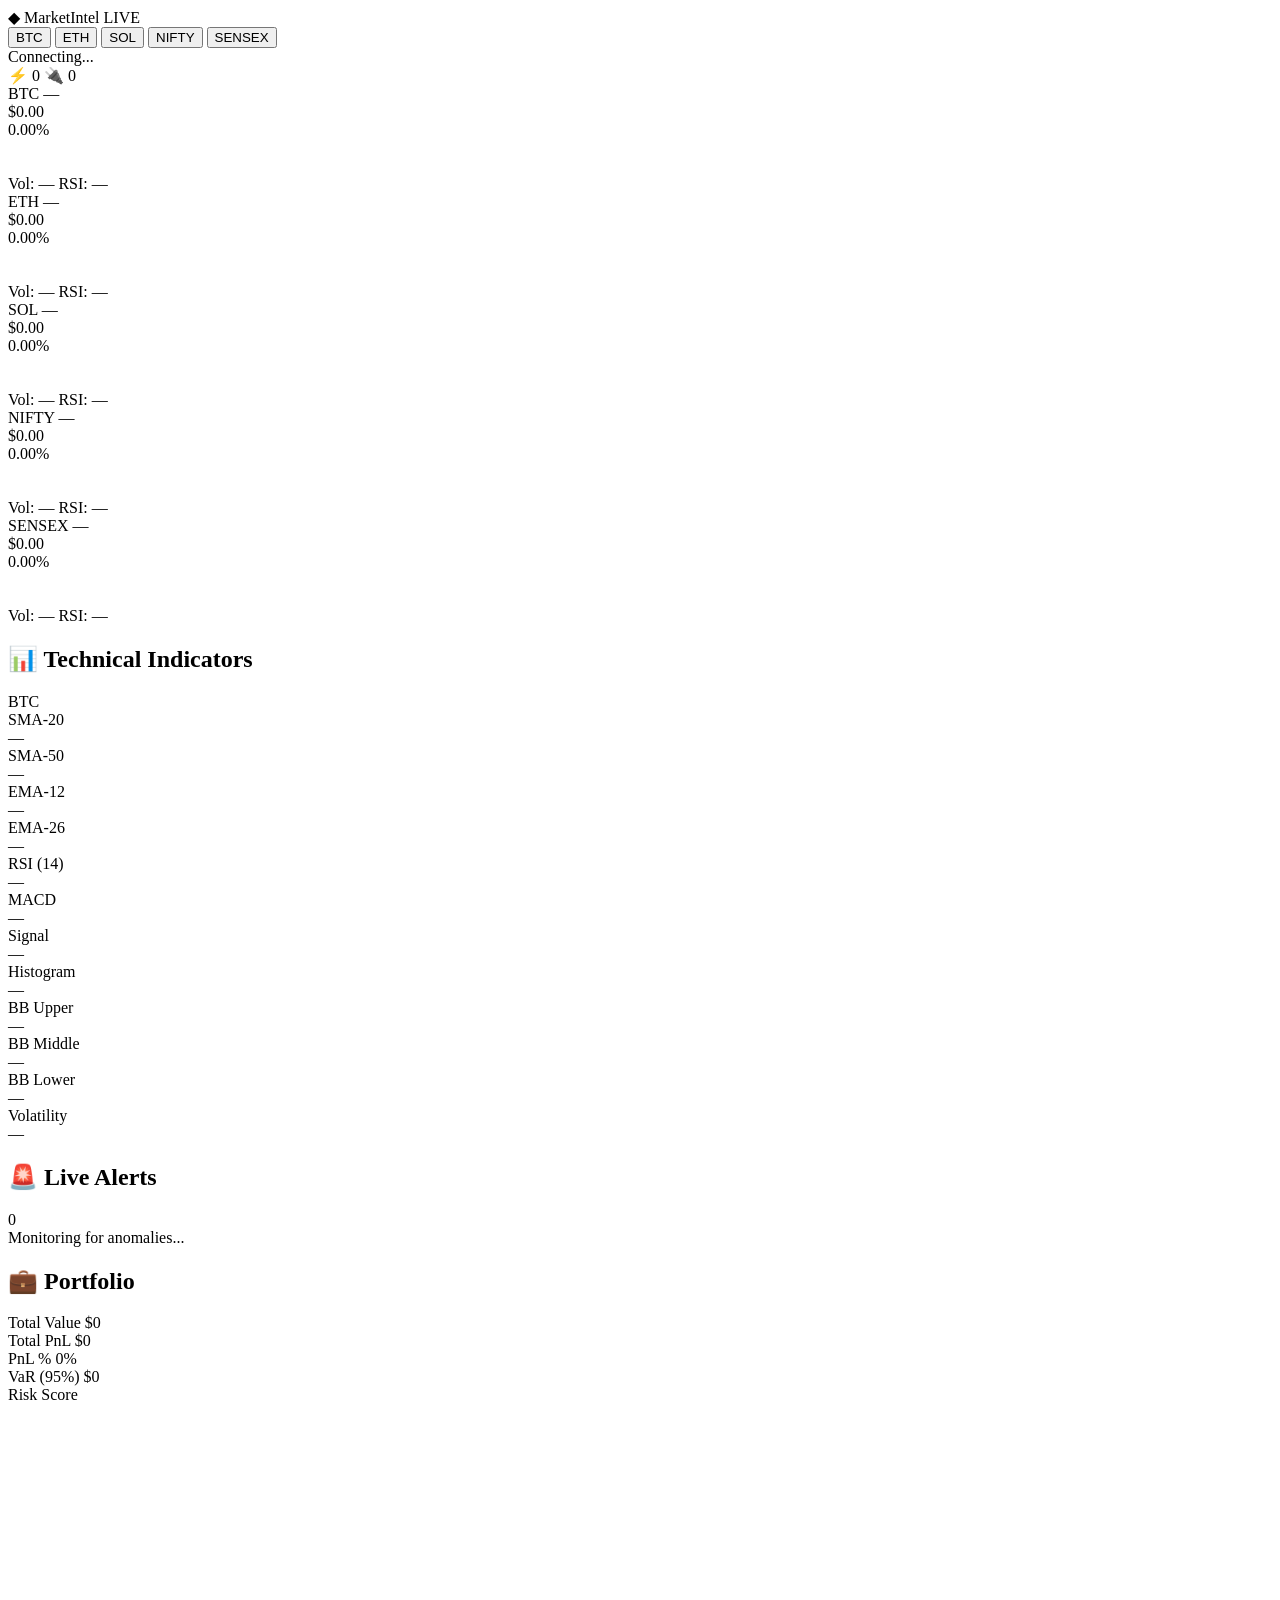
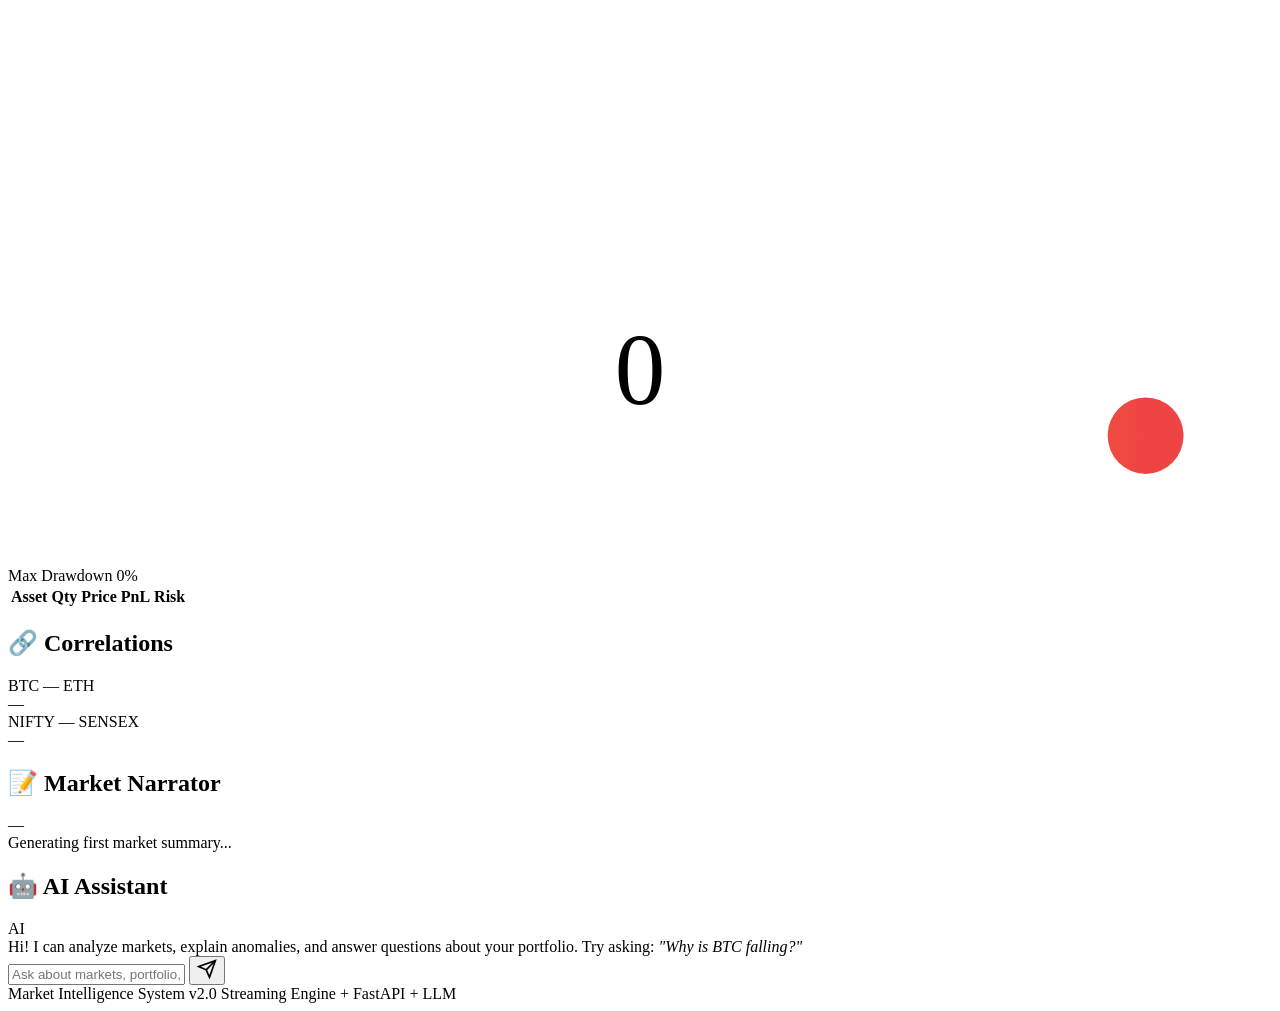
==== frontend/index.html @ b325c05b "feat: Live Stock & Crypto Market Intelligence System with real-time dashboard" ====
<!DOCTYPE html>
<html lang="en" data-theme="dark">
<head>
    <meta charset="UTF-8">
    <meta name="viewport" content="width=device-width, initial-scale=1.0">
    <title>Market Intelligence — Live Dashboard</title>
    <meta name="description" content="Real-time Stock & Crypto Market Intelligence System with AI-powered insights">
    <link rel="preconnect" href="https://fonts.googleapis.com">
    <link href="https://fonts.googleapis.com/css2?family=Inter:wght@300;400;500;600;700;800&family=JetBrains+Mono:wght@400;500&display=swap" rel="stylesheet">
    <link rel="stylesheet" href="/static/css/dashboard.css">
</head>
<body>
    <!-- ═══════════ HEADER / NAV ═══════════ -->
    <header class="app-header" id="appHeader">
        <div class="header-left">
            <div class="logo">
                <span class="logo-icon">◆</span>
                <span class="logo-text">MarketIntel</span>
                <span class="logo-badge">LIVE</span>
            </div>
        </div>
        <div class="header-center">
            <div class="asset-selector" id="assetSelector">
                <button class="asset-btn active" data-symbol="BTC">BTC</button>
                <button class="asset-btn" data-symbol="ETH">ETH</button>
                <button class="asset-btn" data-symbol="SOL">SOL</button>
                <button class="asset-btn" data-symbol="NIFTY">NIFTY</button>
                <button class="asset-btn" data-symbol="SENSEX">SENSEX</button>
            </div>
        </div>
        <div class="header-right">
            <div class="connection-status" id="connectionStatus">
                <span class="status-dot disconnected"></span>
                <span class="status-text">Connecting...</span>
            </div>
            <div class="header-stats">
                <span class="stat-item" id="tickCount" title="Ticks processed">⚡ 0</span>
                <span class="stat-item" id="wsClients" title="WS clients">🔌 0</span>
            </div>
        </div>
    </header>

    <!-- ═══════════ TOAST CONTAINER ═══════════ -->
    <div class="toast-container" id="toastContainer"></div>

    <!-- ═══════════ MAIN DASHBOARD ═══════════ -->
    <main class="dashboard">

        <!-- ─── TOP ROW: PRICE CARDS ─── -->
        <section class="price-cards-row" id="priceCardsRow">
            <div class="price-card" data-symbol="BTC" id="card-BTC">
                <div class="card-top">
                    <span class="card-symbol">BTC</span>
                    <span class="regime-badge" id="regime-BTC">—</span>
                </div>
                <div class="card-price" id="price-BTC">$0.00</div>
                <div class="card-change" id="change-BTC">
                    <span class="change-value">0.00%</span>
                </div>
                <div class="card-sparkline"><canvas id="spark-BTC" width="120" height="32"></canvas></div>
                <div class="card-bottom">
                    <span class="card-vol" id="vol-BTC">Vol: —</span>
                    <span class="card-rsi" id="rsi-BTC">RSI: —</span>
                </div>
            </div>
            <div class="price-card" data-symbol="ETH" id="card-ETH">
                <div class="card-top">
                    <span class="card-symbol">ETH</span>
                    <span class="regime-badge" id="regime-ETH">—</span>
                </div>
                <div class="card-price" id="price-ETH">$0.00</div>
                <div class="card-change" id="change-ETH">
                    <span class="change-value">0.00%</span>
                </div>
                <div class="card-sparkline"><canvas id="spark-ETH" width="120" height="32"></canvas></div>
                <div class="card-bottom">
                    <span class="card-vol" id="vol-ETH">Vol: —</span>
                    <span class="card-rsi" id="rsi-ETH">RSI: —</span>
                </div>
            </div>
            <div class="price-card" data-symbol="SOL" id="card-SOL">
                <div class="card-top">
                    <span class="card-symbol">SOL</span>
                    <span class="regime-badge" id="regime-SOL">—</span>
                </div>
                <div class="card-price" id="price-SOL">$0.00</div>
                <div class="card-change" id="change-SOL">
                    <span class="change-value">0.00%</span>
                </div>
                <div class="card-sparkline"><canvas id="spark-SOL" width="120" height="32"></canvas></div>
                <div class="card-bottom">
                    <span class="card-vol" id="vol-SOL">Vol: —</span>
                    <span class="card-rsi" id="rsi-SOL">RSI: —</span>
                </div>
            </div>
            <div class="price-card" data-symbol="NIFTY" id="card-NIFTY">
                <div class="card-top">
                    <span class="card-symbol">NIFTY</span>
                    <span class="regime-badge" id="regime-NIFTY">—</span>
                </div>
                <div class="card-price" id="price-NIFTY">$0.00</div>
                <div class="card-change" id="change-NIFTY">
                    <span class="change-value">0.00%</span>
                </div>
                <div class="card-sparkline"><canvas id="spark-NIFTY" width="120" height="32"></canvas></div>
                <div class="card-bottom">
                    <span class="card-vol" id="vol-NIFTY">Vol: —</span>
                    <span class="card-rsi" id="rsi-NIFTY">RSI: —</span>
                </div>
            </div>
            <div class="price-card" data-symbol="SENSEX" id="card-SENSEX">
                <div class="card-top">
                    <span class="card-symbol">SENSEX</span>
                    <span class="regime-badge" id="regime-SENSEX">—</span>
                </div>
                <div class="card-price" id="price-SENSEX">$0.00</div>
                <div class="card-change" id="change-SENSEX">
                    <span class="change-value">0.00%</span>
                </div>
                <div class="card-sparkline"><canvas id="spark-SENSEX" width="120" height="32"></canvas></div>
                <div class="card-bottom">
                    <span class="card-vol" id="vol-SENSEX">Vol: —</span>
                    <span class="card-rsi" id="rsi-SENSEX">RSI: —</span>
                </div>
            </div>
        </section>

        <!-- ─── MAIN GRID ─── -->
        <div class="dashboard-grid">

            <!-- ═══ INDICATORS PANEL ═══ -->
            <section class="panel panel-indicators" id="indicatorsPanel">
                <div class="panel-header">
                    <h2>📊 Technical Indicators</h2>
                    <span class="panel-asset" id="indAsset">BTC</span>
                </div>
                <div class="ind-grid" id="indicatorsGrid">
                    <div class="ind-card">
                        <div class="ind-label">SMA-20</div>
                        <div class="ind-value" id="ind-sma_short">—</div>
                        <div class="ind-arrow" id="arrow-sma_short"></div>
                    </div>
                    <div class="ind-card">
                        <div class="ind-label">SMA-50</div>
                        <div class="ind-value" id="ind-sma_long">—</div>
                        <div class="ind-arrow" id="arrow-sma_long"></div>
                    </div>
                    <div class="ind-card">
                        <div class="ind-label">EMA-12</div>
                        <div class="ind-value" id="ind-ema12">—</div>
                        <div class="ind-arrow" id="arrow-ema12"></div>
                    </div>
                    <div class="ind-card">
                        <div class="ind-label">EMA-26</div>
                        <div class="ind-value" id="ind-ema26">—</div>
                        <div class="ind-arrow" id="arrow-ema26"></div>
                    </div>
                    <div class="ind-card ind-highlight">
                        <div class="ind-label">RSI (14)</div>
                        <div class="ind-value" id="ind-rsi">—</div>
                        <div class="ind-bar"><div class="ind-bar-fill" id="rsiBar"></div></div>
                    </div>
                    <div class="ind-card">
                        <div class="ind-label">MACD</div>
                        <div class="ind-value" id="ind-macd_line">—</div>
                        <div class="ind-arrow" id="arrow-macd_line"></div>
                    </div>
                    <div class="ind-card">
                        <div class="ind-label">Signal</div>
                        <div class="ind-value" id="ind-macd_signal">—</div>
                        <div class="ind-arrow" id="arrow-macd_signal"></div>
                    </div>
                    <div class="ind-card">
                        <div class="ind-label">Histogram</div>
                        <div class="ind-value" id="ind-macd_histogram">—</div>
                        <div class="ind-arrow" id="arrow-macd_histogram"></div>
                    </div>
                    <div class="ind-card">
                        <div class="ind-label">BB Upper</div>
                        <div class="ind-value" id="ind-bb_upper">—</div>
                    </div>
                    <div class="ind-card">
                        <div class="ind-label">BB Middle</div>
                        <div class="ind-value" id="ind-bb_middle">—</div>
                    </div>
                    <div class="ind-card">
                        <div class="ind-label">BB Lower</div>
                        <div class="ind-value" id="ind-bb_lower">—</div>
                    </div>
                    <div class="ind-card">
                        <div class="ind-label">Volatility</div>
                        <div class="ind-value" id="ind-rolling_vol">—</div>
                    </div>
                </div>
            </section>

            <!-- ═══ ALERTS PANEL ═══ -->
            <section class="panel panel-alerts" id="alertsPanel">
                <div class="panel-header">
                    <h2>🚨 Live Alerts</h2>
                    <span class="alert-count-badge" id="alertCountBadge">0</span>
                </div>
                <div class="alerts-feed" id="alertsFeed">
                    <div class="alert-empty">Monitoring for anomalies...</div>
                </div>
            </section>

            <!-- ═══ PORTFOLIO PANEL ═══ -->
            <section class="panel panel-portfolio" id="portfolioPanel">
                <div class="panel-header">
                    <h2>💼 Portfolio</h2>
                </div>
                <div class="portfolio-summary" id="portfolioSummary">
                    <div class="port-metric">
                        <span class="port-label">Total Value</span>
                        <span class="port-value" id="portValue">$0</span>
                    </div>
                    <div class="port-metric">
                        <span class="port-label">Total PnL</span>
                        <span class="port-value" id="portPnl">$0</span>
                    </div>
                    <div class="port-metric">
                        <span class="port-label">PnL %</span>
                        <span class="port-value" id="portPnlPct">0%</span>
                    </div>
                    <div class="port-metric">
                        <span class="port-label">VaR (95%)</span>
                        <span class="port-value" id="portVar">$0</span>
                    </div>
                </div>
                <div class="risk-gauge-container">
                    <div class="risk-gauge-label">Risk Score</div>
                    <div class="risk-gauge" id="riskGauge">
                        <svg viewBox="0 0 200 120" class="gauge-svg">
                            <path d="M 20 100 A 80 80 0 0 1 180 100" fill="none" stroke="var(--surface-3)" stroke-width="12" stroke-linecap="round"/>
                            <path d="M 20 100 A 80 80 0 0 1 180 100" fill="none" stroke="url(#gaugeGrad)" stroke-width="12" stroke-linecap="round" id="gaugeArc" stroke-dasharray="251.2" stroke-dashoffset="251.2"/>
                            <defs>
                                <linearGradient id="gaugeGrad" x1="0%" y1="0%" x2="100%" y2="0%">
                                    <stop offset="0%" stop-color="#10b981"/>
                                    <stop offset="50%" stop-color="#f59e0b"/>
                                    <stop offset="100%" stop-color="#ef4444"/>
                                </linearGradient>
                            </defs>
                            <text x="100" y="95" text-anchor="middle" class="gauge-text" id="gaugeText">0</text>
                        </svg>
                    </div>
                    <div class="drawdown-row">
                        <span class="port-label">Max Drawdown</span>
                        <span class="port-value" id="portDrawdown">0%</span>
                    </div>
                </div>
                <div class="positions-table-wrap">
                    <table class="positions-table" id="positionsTable">
                        <thead>
                            <tr><th>Asset</th><th>Qty</th><th>Price</th><th>PnL</th><th>Risk</th></tr>
                        </thead>
                        <tbody id="positionsBody"></tbody>
                    </table>
                </div>
            </section>

            <!-- ═══ CORRELATION PANEL ═══ -->
            <section class="panel panel-correlation" id="correlationPanel">
                <div class="panel-header">
                    <h2>🔗 Correlations</h2>
                </div>
                <div class="correlation-cards" id="correlationCards">
                    <div class="corr-card">
                        <div class="corr-pair">BTC — ETH</div>
                        <div class="corr-value" id="corr-BTC-ETH">—</div>
                        <div class="corr-bar"><div class="corr-bar-fill" id="corrBar-BTC-ETH"></div></div>
                        <div class="corr-change" id="corrChange-BTC-ETH"></div>
                    </div>
                    <div class="corr-card">
                        <div class="corr-pair">NIFTY — SENSEX</div>
                        <div class="corr-value" id="corr-NIFTY-SENSEX">—</div>
                        <div class="corr-bar"><div class="corr-bar-fill" id="corrBar-NIFTY-SENSEX"></div></div>
                        <div class="corr-change" id="corrChange-NIFTY-SENSEX"></div>
                    </div>
                </div>
            </section>

            <!-- ═══ NARRATOR PANEL ═══ -->
            <section class="panel panel-narrator" id="narratorPanel">
                <div class="panel-header">
                    <h2>📝 Market Narrator</h2>
                    <span class="narrator-time" id="narratorTime">—</span>
                </div>
                <div class="narrator-content" id="narratorContent">
                    <div class="narrator-placeholder">Generating first market summary...</div>
                </div>
            </section>

            <!-- ═══ AI CHAT PANEL ═══ -->
            <section class="panel panel-chat" id="chatPanel">
                <div class="panel-header">
                    <h2>🤖 AI Assistant</h2>
                </div>
                <div class="chat-messages" id="chatMessages">
                    <div class="chat-msg bot">
                        <div class="chat-avatar">AI</div>
                        <div class="chat-bubble">Hi! I can analyze markets, explain anomalies, and answer questions about your portfolio. Try asking: <em>"Why is BTC falling?"</em></div>
                    </div>
                </div>
                <div class="chat-input-row">
                    <input type="text" id="chatInput" placeholder="Ask about markets, portfolio, anomalies..." autocomplete="off">
                    <button class="chat-send-btn" id="chatSendBtn">
                        <svg width="20" height="20" viewBox="0 0 24 24" fill="none" stroke="currentColor" stroke-width="2"><path d="M22 2L11 13"/><path d="M22 2L15 22L11 13L2 9L22 2Z"/></svg>
                    </button>
                </div>
            </section>

        </div>
    </main>

    <footer class="app-footer">
        <span>Market Intelligence System v2.0</span>
        <span>Streaming Engine + FastAPI + LLM</span>
    </footer>

    <script src="/static/js/app.js"></script>
</body>
</html>
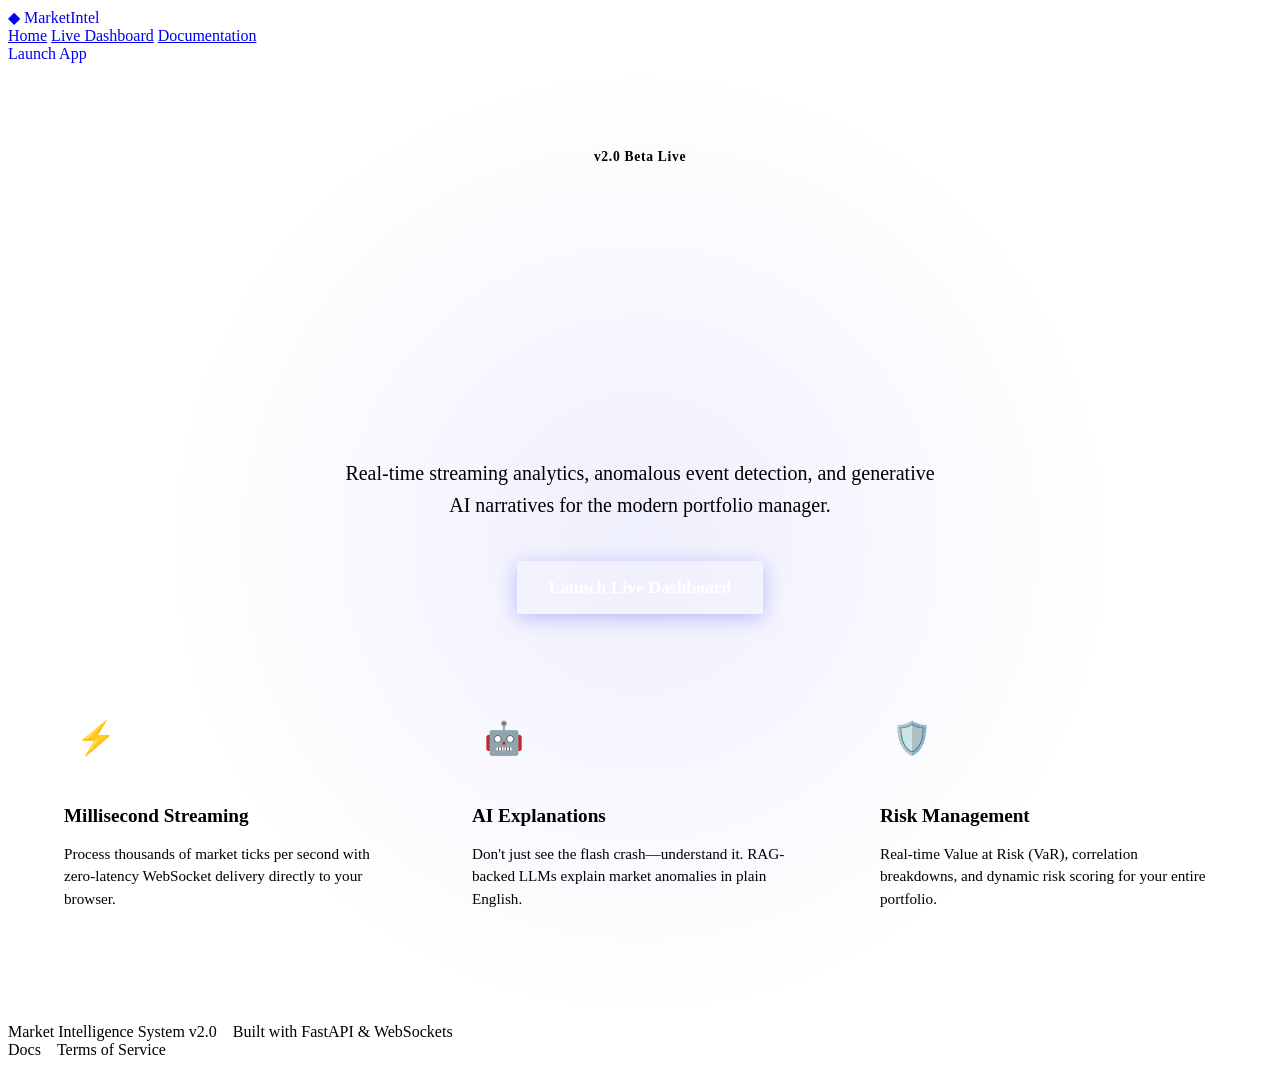
==== commit ce2ef2dd: "Fix WebSocket connection, add homepage, documentation with Mermaid flowcharts, and terms of service" ====
--- a/frontend/index.html
+++ b/frontend/index.html
@@ -3,321 +3,193 @@
 <head>
     <meta charset="UTF-8">
     <meta name="viewport" content="width=device-width, initial-scale=1.0">
-    <title>Market Intelligence — Live Dashboard</title>
-    <meta name="description" content="Real-time Stock & Crypto Market Intelligence System with AI-powered insights">
+    <title>Market Intelligence — AI-Powered Insights</title>
+    <meta name="description" content="Next-generation Stock & Crypto Market Intelligence System. Real-time streaming, AI narratives, and advanced risk analytics.">
     <link rel="preconnect" href="https://fonts.googleapis.com">
     <link href="https://fonts.googleapis.com/css2?family=Inter:wght@300;400;500;600;700;800&family=JetBrains+Mono:wght@400;500&display=swap" rel="stylesheet">
-    <link rel="stylesheet" href="/static/css/dashboard.css">
+    <link rel="stylesheet" href="/static/css/main.css">
+    <style>
+        /* Homepage Specific Styles */
+        .hero {
+            display: flex;
+            flex-direction: column;
+            align-items: center;
+            justify-content: center;
+            text-align: center;
+            padding: 80px 24px;
+            min-height: calc(100vh - var(--header-h) - 60px);
+            background: radial-gradient(circle at center, rgba(99, 102, 241, 0.1) 0%, transparent 60%);
+        }
+        
+        .hero-badge {
+            display: inline-block;
+            padding: 6px 16px;
+            border-radius: 20px;
+            background: var(--surface-2);
+            border: 1px solid var(--border);
+            color: var(--accent-light);
+            font-size: 0.85rem;
+            font-weight: 600;
+            margin-bottom: 24px;
+            letter-spacing: 0.05em;
+        }
+
+        .hero h1 {
+            font-size: 4.5rem;
+            font-weight: 800;
+            line-height: 1.1;
+            margin-bottom: 24px;
+            max-width: 900px;
+            letter-spacing: -0.03em;
+            background: linear-gradient(to right, #fff, var(--text-secondary));
+            -webkit-background-clip: text;
+            -webkit-text-fill-color: transparent;
+        }
+        
+        .hero h1 span {
+            color: var(--accent);
+            background: none;
+            -webkit-text-fill-color: var(--accent);
+        }
+
+        .hero p {
+            font-size: 1.25rem;
+            color: var(--text-secondary);
+            max-width: 600px;
+            line-height: 1.6;
+            margin-bottom: 40px;
+        }
+
+        .btn-primary {
+            display: inline-block;
+            padding: 16px 32px;
+            border-radius: var(--radius-lg);
+            background: var(--accent);
+            color: #fff;
+            text-decoration: none;
+            font-size: 1.1rem;
+            font-weight: 600;
+            transition: all 0.2s var(--ease);
+            box-shadow: 0 4px 20px rgba(99, 102, 241, 0.4);
+        }
+
+        .btn-primary:hover {
+            background: var(--accent-light);
+            transform: translateY(-2px);
+            box-shadow: 0 6px 25px rgba(99, 102, 241, 0.5);
+        }
+
+        .features-grid {
+            display: grid;
+            grid-template-columns: repeat(3, 1fr);
+            gap: 24px;
+            max-width: 1200px;
+            width: 100%;
+            margin-top: 60px;
+        }
+
+        .feature-card {
+            background: var(--surface-1);
+            border: 1px solid var(--border);
+            border-radius: var(--radius-lg);
+            padding: 32px 24px;
+            text-align: left;
+            transition: border-color 0.2s;
+        }
+
+        .feature-card:hover {
+            border-color: var(--accent);
+        }
+
+        .feature-icon {
+            font-size: 2rem;
+            margin-bottom: 16px;
+            display: inline-block;
+            background: var(--surface-2);
+            width: 64px;
+            height: 64px;
+            line-height: 64px;
+            text-align: center;
+            border-radius: 16px;
+        }
+
+        .feature-card h3 {
+            font-size: 1.2rem;
+            margin-bottom: 12px;
+            color: var(--text-primary);
+        }
+
+        .feature-card p {
+            font-size: 0.95rem;
+            color: var(--text-muted);
+            margin-bottom: 0;
+            line-height: 1.5;
+        }
+
+        @media (max-width: 900px) {
+            .hero h1 { font-size: 3rem; }
+            .features-grid { grid-template-columns: 1fr; }
+        }
+    </style>
 </head>
 <body>
     <!-- ═══════════ HEADER / NAV ═══════════ -->
     <header class="app-header" id="appHeader">
         <div class="header-left">
-            <div class="logo">
+            <a href="/" class="logo" style="text-decoration: none;">
                 <span class="logo-icon">◆</span>
                 <span class="logo-text">MarketIntel</span>
-                <span class="logo-badge">LIVE</span>
-            </div>
+            </a>
         </div>
         <div class="header-center">
-            <div class="asset-selector" id="assetSelector">
-                <button class="asset-btn active" data-symbol="BTC">BTC</button>
-                <button class="asset-btn" data-symbol="ETH">ETH</button>
-                <button class="asset-btn" data-symbol="SOL">SOL</button>
-                <button class="asset-btn" data-symbol="NIFTY">NIFTY</button>
-                <button class="asset-btn" data-symbol="SENSEX">SENSEX</button>
-            </div>
+            <nav class="nav-links">
+                <a href="/" class="nav-link active">Home</a>
+                <a href="/dashboard" class="nav-link">Live Dashboard</a>
+                <a href="/docs-page" class="nav-link">Documentation</a>
+            </nav>
         </div>
         <div class="header-right">
-            <div class="connection-status" id="connectionStatus">
-                <span class="status-dot disconnected"></span>
-                <span class="status-text">Connecting...</span>
-            </div>
-            <div class="header-stats">
-                <span class="stat-item" id="tickCount" title="Ticks processed">⚡ 0</span>
-                <span class="stat-item" id="wsClients" title="WS clients">🔌 0</span>
-            </div>
+            <a href="/dashboard" class="asset-btn active" style="text-decoration: none;">Launch App</a>
         </div>
     </header>
 
-    <!-- ═══════════ TOAST CONTAINER ═══════════ -->
-    <div class="toast-container" id="toastContainer"></div>
+    <!-- ═══════════ MAIN CONTENT ═══════════ -->
+    <main>
+        <section class="hero">
+            <div class="hero-badge">v2.0 Beta Live</div>
+            <h1>The Edge in <span>Market Intelligence</span></h1>
+            <p>Real-time streaming analytics, anomalous event detection, and generative AI narratives for the modern portfolio manager.</p>
+            <a href="/dashboard" class="btn-primary">Launch Live Dashboard</a>
 
-    <!-- ═══════════ MAIN DASHBOARD ═══════════ -->
-    <main class="dashboard">
-
-        <!-- ─── TOP ROW: PRICE CARDS ─── -->
-        <section class="price-cards-row" id="priceCardsRow">
-            <div class="price-card" data-symbol="BTC" id="card-BTC">
-                <div class="card-top">
-                    <span class="card-symbol">BTC</span>
-                    <span class="regime-badge" id="regime-BTC">—</span>
+            <div class="features-grid">
+                <div class="feature-card">
+                    <div class="feature-icon">⚡</div>
+                    <h3>Millisecond Streaming</h3>
+                    <p>Process thousands of market ticks per second with zero-latency WebSocket delivery directly to your browser.</p>
                 </div>
-                <div class="card-price" id="price-BTC">$0.00</div>
-                <div class="card-change" id="change-BTC">
-                    <span class="change-value">0.00%</span>
+                <div class="feature-card">
+                    <div class="feature-icon">🤖</div>
+                    <h3>AI Explanations</h3>
+                    <p>Don't just see the flash crash—understand it. RAG-backed LLMs explain market anomalies in plain English.</p>
                 </div>
-                <div class="card-sparkline"><canvas id="spark-BTC" width="120" height="32"></canvas></div>
-                <div class="card-bottom">
-                    <span class="card-vol" id="vol-BTC">Vol: —</span>
-                    <span class="card-rsi" id="rsi-BTC">RSI: —</span>
-                </div>
-            </div>
-            <div class="price-card" data-symbol="ETH" id="card-ETH">
-                <div class="card-top">
-                    <span class="card-symbol">ETH</span>
-                    <span class="regime-badge" id="regime-ETH">—</span>
-                </div>
-                <div class="card-price" id="price-ETH">$0.00</div>
-                <div class="card-change" id="change-ETH">
-                    <span class="change-value">0.00%</span>
-                </div>
-                <div class="card-sparkline"><canvas id="spark-ETH" width="120" height="32"></canvas></div>
-                <div class="card-bottom">
-                    <span class="card-vol" id="vol-ETH">Vol: —</span>
-                    <span class="card-rsi" id="rsi-ETH">RSI: —</span>
-                </div>
-            </div>
-            <div class="price-card" data-symbol="SOL" id="card-SOL">
-                <div class="card-top">
-                    <span class="card-symbol">SOL</span>
-                    <span class="regime-badge" id="regime-SOL">—</span>
-                </div>
-                <div class="card-price" id="price-SOL">$0.00</div>
-                <div class="card-change" id="change-SOL">
-                    <span class="change-value">0.00%</span>
-                </div>
-                <div class="card-sparkline"><canvas id="spark-SOL" width="120" height="32"></canvas></div>
-                <div class="card-bottom">
-                    <span class="card-vol" id="vol-SOL">Vol: —</span>
-                    <span class="card-rsi" id="rsi-SOL">RSI: —</span>
-                </div>
-            </div>
-            <div class="price-card" data-symbol="NIFTY" id="card-NIFTY">
-                <div class="card-top">
-                    <span class="card-symbol">NIFTY</span>
-                    <span class="regime-badge" id="regime-NIFTY">—</span>
-                </div>
-                <div class="card-price" id="price-NIFTY">$0.00</div>
-                <div class="card-change" id="change-NIFTY">
-                    <span class="change-value">0.00%</span>
-                </div>
-                <div class="card-sparkline"><canvas id="spark-NIFTY" width="120" height="32"></canvas></div>
-                <div class="card-bottom">
-                    <span class="card-vol" id="vol-NIFTY">Vol: —</span>
-                    <span class="card-rsi" id="rsi-NIFTY">RSI: —</span>
-                </div>
-            </div>
-            <div class="price-card" data-symbol="SENSEX" id="card-SENSEX">
-                <div class="card-top">
-                    <span class="card-symbol">SENSEX</span>
-                    <span class="regime-badge" id="regime-SENSEX">—</span>
-                </div>
-                <div class="card-price" id="price-SENSEX">$0.00</div>
-                <div class="card-change" id="change-SENSEX">
-                    <span class="change-value">0.00%</span>
-                </div>
-                <div class="card-sparkline"><canvas id="spark-SENSEX" width="120" height="32"></canvas></div>
-                <div class="card-bottom">
-                    <span class="card-vol" id="vol-SENSEX">Vol: —</span>
-                    <span class="card-rsi" id="rsi-SENSEX">RSI: —</span>
+                <div class="feature-card">
+                    <div class="feature-icon">🛡️</div>
+                    <h3>Risk Management</h3>
+                    <p>Real-time Value at Risk (VaR), correlation breakdowns, and dynamic risk scoring for your entire portfolio.</p>
                 </div>
             </div>
         </section>
-
-        <!-- ─── MAIN GRID ─── -->
-        <div class="dashboard-grid">
-
-            <!-- ═══ INDICATORS PANEL ═══ -->
-            <section class="panel panel-indicators" id="indicatorsPanel">
-                <div class="panel-header">
-                    <h2>📊 Technical Indicators</h2>
-                    <span class="panel-asset" id="indAsset">BTC</span>
-                </div>
-                <div class="ind-grid" id="indicatorsGrid">
-                    <div class="ind-card">
-                        <div class="ind-label">SMA-20</div>
-                        <div class="ind-value" id="ind-sma_short">—</div>
-                        <div class="ind-arrow" id="arrow-sma_short"></div>
-                    </div>
-                    <div class="ind-card">
-                        <div class="ind-label">SMA-50</div>
-                        <div class="ind-value" id="ind-sma_long">—</div>
-                        <div class="ind-arrow" id="arrow-sma_long"></div>
-                    </div>
-                    <div class="ind-card">
-                        <div class="ind-label">EMA-12</div>
-                        <div class="ind-value" id="ind-ema12">—</div>
-                        <div class="ind-arrow" id="arrow-ema12"></div>
-                    </div>
-                    <div class="ind-card">
-                        <div class="ind-label">EMA-26</div>
-                        <div class="ind-value" id="ind-ema26">—</div>
-                        <div class="ind-arrow" id="arrow-ema26"></div>
-                    </div>
-                    <div class="ind-card ind-highlight">
-                        <div class="ind-label">RSI (14)</div>
-                        <div class="ind-value" id="ind-rsi">—</div>
-                        <div class="ind-bar"><div class="ind-bar-fill" id="rsiBar"></div></div>
-                    </div>
-                    <div class="ind-card">
-                        <div class="ind-label">MACD</div>
-                        <div class="ind-value" id="ind-macd_line">—</div>
-                        <div class="ind-arrow" id="arrow-macd_line"></div>
-                    </div>
-                    <div class="ind-card">
-                        <div class="ind-label">Signal</div>
-                        <div class="ind-value" id="ind-macd_signal">—</div>
-                        <div class="ind-arrow" id="arrow-macd_signal"></div>
-                    </div>
-                    <div class="ind-card">
-                        <div class="ind-label">Histogram</div>
-                        <div class="ind-value" id="ind-macd_histogram">—</div>
-                        <div class="ind-arrow" id="arrow-macd_histogram"></div>
-                    </div>
-                    <div class="ind-card">
-                        <div class="ind-label">BB Upper</div>
-                        <div class="ind-value" id="ind-bb_upper">—</div>
-                    </div>
-                    <div class="ind-card">
-                        <div class="ind-label">BB Middle</div>
-                        <div class="ind-value" id="ind-bb_middle">—</div>
-                    </div>
-                    <div class="ind-card">
-                        <div class="ind-label">BB Lower</div>
-                        <div class="ind-value" id="ind-bb_lower">—</div>
-                    </div>
-                    <div class="ind-card">
-                        <div class="ind-label">Volatility</div>
-                        <div class="ind-value" id="ind-rolling_vol">—</div>
-                    </div>
-                </div>
-            </section>
-
-            <!-- ═══ ALERTS PANEL ═══ -->
-            <section class="panel panel-alerts" id="alertsPanel">
-                <div class="panel-header">
-                    <h2>🚨 Live Alerts</h2>
-                    <span class="alert-count-badge" id="alertCountBadge">0</span>
-                </div>
-                <div class="alerts-feed" id="alertsFeed">
-                    <div class="alert-empty">Monitoring for anomalies...</div>
-                </div>
-            </section>
-
-            <!-- ═══ PORTFOLIO PANEL ═══ -->
-            <section class="panel panel-portfolio" id="portfolioPanel">
-                <div class="panel-header">
-                    <h2>💼 Portfolio</h2>
-                </div>
-                <div class="portfolio-summary" id="portfolioSummary">
-                    <div class="port-metric">
-                        <span class="port-label">Total Value</span>
-                        <span class="port-value" id="portValue">$0</span>
-                    </div>
-                    <div class="port-metric">
-                        <span class="port-label">Total PnL</span>
-                        <span class="port-value" id="portPnl">$0</span>
-                    </div>
-                    <div class="port-metric">
-                        <span class="port-label">PnL %</span>
-                        <span class="port-value" id="portPnlPct">0%</span>
-                    </div>
-                    <div class="port-metric">
-                        <span class="port-label">VaR (95%)</span>
-                        <span class="port-value" id="portVar">$0</span>
-                    </div>
-                </div>
-                <div class="risk-gauge-container">
-                    <div class="risk-gauge-label">Risk Score</div>
-                    <div class="risk-gauge" id="riskGauge">
-                        <svg viewBox="0 0 200 120" class="gauge-svg">
-                            <path d="M 20 100 A 80 80 0 0 1 180 100" fill="none" stroke="var(--surface-3)" stroke-width="12" stroke-linecap="round"/>
-                            <path d="M 20 100 A 80 80 0 0 1 180 100" fill="none" stroke="url(#gaugeGrad)" stroke-width="12" stroke-linecap="round" id="gaugeArc" stroke-dasharray="251.2" stroke-dashoffset="251.2"/>
-                            <defs>
-                                <linearGradient id="gaugeGrad" x1="0%" y1="0%" x2="100%" y2="0%">
-                                    <stop offset="0%" stop-color="#10b981"/>
-                                    <stop offset="50%" stop-color="#f59e0b"/>
-                                    <stop offset="100%" stop-color="#ef4444"/>
-                                </linearGradient>
-                            </defs>
-                            <text x="100" y="95" text-anchor="middle" class="gauge-text" id="gaugeText">0</text>
-                        </svg>
-                    </div>
-                    <div class="drawdown-row">
-                        <span class="port-label">Max Drawdown</span>
-                        <span class="port-value" id="portDrawdown">0%</span>
-                    </div>
-                </div>
-                <div class="positions-table-wrap">
-                    <table class="positions-table" id="positionsTable">
-                        <thead>
-                            <tr><th>Asset</th><th>Qty</th><th>Price</th><th>PnL</th><th>Risk</th></tr>
-                        </thead>
-                        <tbody id="positionsBody"></tbody>
-                    </table>
-                </div>
-            </section>
-
-            <!-- ═══ CORRELATION PANEL ═══ -->
-            <section class="panel panel-correlation" id="correlationPanel">
-                <div class="panel-header">
-                    <h2>🔗 Correlations</h2>
-                </div>
-                <div class="correlation-cards" id="correlationCards">
-                    <div class="corr-card">
-                        <div class="corr-pair">BTC — ETH</div>
-                        <div class="corr-value" id="corr-BTC-ETH">—</div>
-                        <div class="corr-bar"><div class="corr-bar-fill" id="corrBar-BTC-ETH"></div></div>
-                        <div class="corr-change" id="corrChange-BTC-ETH"></div>
-                    </div>
-                    <div class="corr-card">
-                        <div class="corr-pair">NIFTY — SENSEX</div>
-                        <div class="corr-value" id="corr-NIFTY-SENSEX">—</div>
-                        <div class="corr-bar"><div class="corr-bar-fill" id="corrBar-NIFTY-SENSEX"></div></div>
-                        <div class="corr-change" id="corrChange-NIFTY-SENSEX"></div>
-                    </div>
-                </div>
-            </section>
-
-            <!-- ═══ NARRATOR PANEL ═══ -->
-            <section class="panel panel-narrator" id="narratorPanel">
-                <div class="panel-header">
-                    <h2>📝 Market Narrator</h2>
-                    <span class="narrator-time" id="narratorTime">—</span>
-                </div>
-                <div class="narrator-content" id="narratorContent">
-                    <div class="narrator-placeholder">Generating first market summary...</div>
-                </div>
-            </section>
-
-            <!-- ═══ AI CHAT PANEL ═══ -->
-            <section class="panel panel-chat" id="chatPanel">
-                <div class="panel-header">
-                    <h2>🤖 AI Assistant</h2>
-                </div>
-                <div class="chat-messages" id="chatMessages">
-                    <div class="chat-msg bot">
-                        <div class="chat-avatar">AI</div>
-                        <div class="chat-bubble">Hi! I can analyze markets, explain anomalies, and answer questions about your portfolio. Try asking: <em>"Why is BTC falling?"</em></div>
-                    </div>
-                </div>
-                <div class="chat-input-row">
-                    <input type="text" id="chatInput" placeholder="Ask about markets, portfolio, anomalies..." autocomplete="off">
-                    <button class="chat-send-btn" id="chatSendBtn">
-                        <svg width="20" height="20" viewBox="0 0 24 24" fill="none" stroke="currentColor" stroke-width="2"><path d="M22 2L11 13"/><path d="M22 2L15 22L11 13L2 9L22 2Z"/></svg>
-                    </button>
-                </div>
-            </section>
-
-        </div>
     </main>
 
     <footer class="app-footer">
-        <span>Market Intelligence System v2.0</span>
-        <span>Streaming Engine + FastAPI + LLM</span>
+        <div>
+            <span>Market Intelligence System v2.0</span>
+            <span style="margin-left: 12px; color: var(--text-muted);">Built with FastAPI & WebSockets</span>
+        </div>
+        <div style="display: flex; gap: 16px;">
+            <a href="/docs-page" style="color: var(--text-muted); text-decoration: none;">Docs</a>
+            <a href="/terms" style="color: var(--text-muted); text-decoration: none;">Terms of Service</a>
+        </div>
     </footer>
-
-    <script src="/static/js/app.js"></script>
 </body>
 </html>
